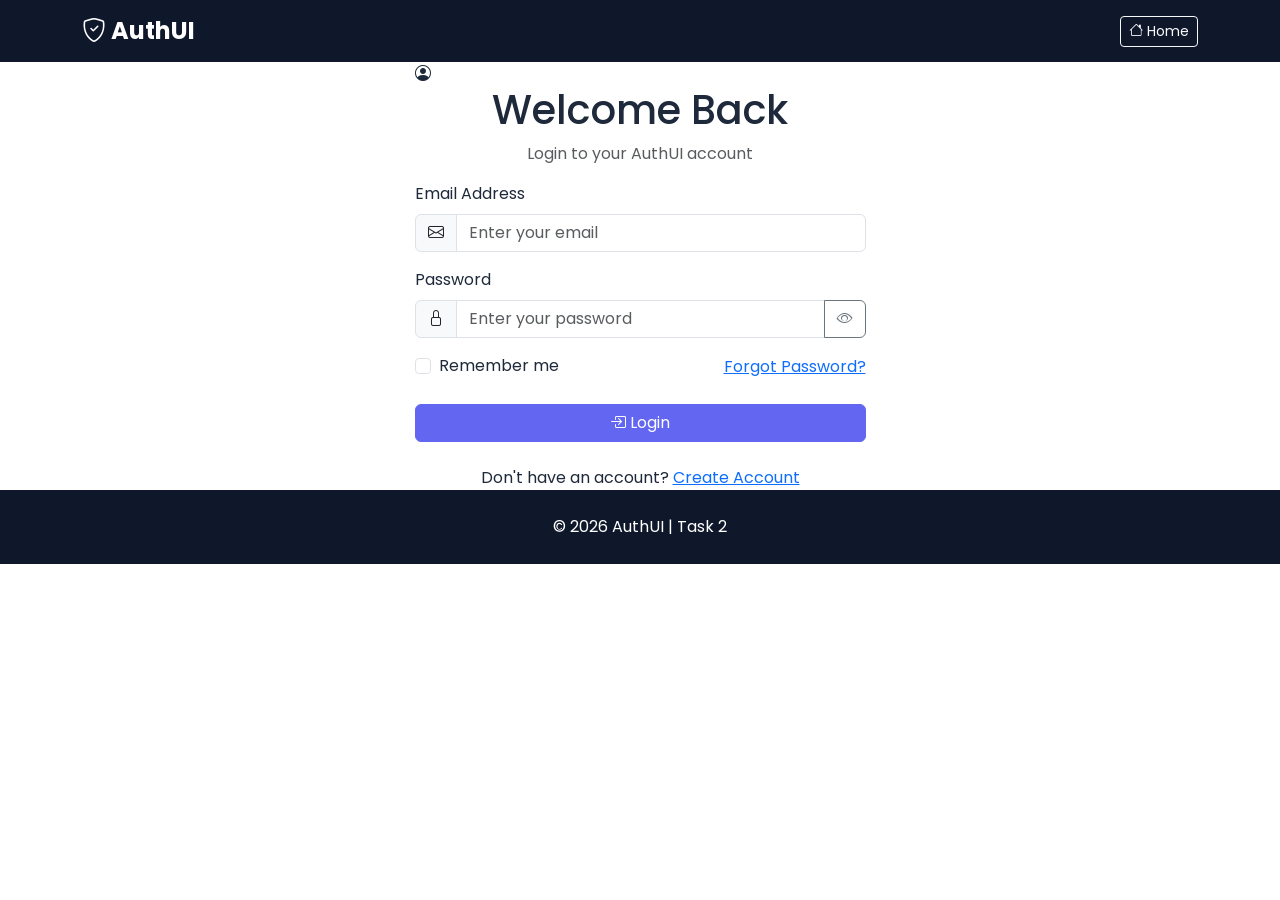
==== task2/login.html @ 9c58fba7 "Add responsive login page with validation" ====
<!DOCTYPE html>
<html lang="en">

<head>

    <meta charset="UTF-8">

    <meta name="viewport"
          content="width=device-width, initial-scale=1.0">

    <meta name="description"
          content="AuthUI Login Page">

    <title>Login | AuthUI</title>


    <!-- Bootstrap 5 CSS -->

    <link
        href="https://cdn.jsdelivr.net/npm/bootstrap@5.3.3/dist/css/bootstrap.min.css"
        rel="stylesheet">


    <!-- Bootstrap Icons -->

    <link
        href="https://cdn.jsdelivr.net/npm/bootstrap-icons@1.11.3/font/bootstrap-icons.min.css"
        rel="stylesheet">


    <!-- Google Font -->

    <link
        href="https://fonts.googleapis.com/css2?family=Poppins:wght@300;400;500;600;700&display=swap"
        rel="stylesheet">


    <!-- Custom CSS -->

    <link rel="stylesheet" href="style.css">

</head>


<body class="auth-page">


    <!-- =========================
         NAVBAR
    ========================== -->

    <nav class="navbar navbar-dark custom-navbar">

        <div class="container">

            <a
                class="navbar-brand fw-bold"
                href="index.html">

                <i class="bi bi-shield-check"></i>

                AuthUI

            </a>


            <a
                href="index.html"
                class="btn btn-outline-light btn-sm">

                <i class="bi bi-house"></i>

                Home

            </a>

        </div>

    </nav>


    <!-- =========================
         LOGIN SECTION
    ========================== -->

    <main>

        <section class="auth-section">

            <div class="container">

                <div class="row justify-content-center">

                    <div class="col-12 col-sm-10 col-md-7 col-lg-5">


                        <!-- LOGIN CARD -->

                        <div class="auth-card">


                            <!-- ICON -->

                            <div class="auth-icon">

                                <i class="bi bi-person-circle"></i>

                            </div>


                            <!-- TITLE -->

                            <h1 class="text-center">
                                Welcome Back
                            </h1>


                            <p class="text-center text-muted">
                                Login to your AuthUI account
                            </p>


                            <!-- LOGIN FORM -->

                            <form id="loginForm"
                                  novalidate>


                                <!-- EMAIL -->

                                <div class="mb-3">

                                    <label
                                        for="loginEmail"
                                        class="form-label">

                                        Email Address

                                    </label>


                                    <div class="input-group">

                                        <span class="input-group-text">

                                            <i class="bi bi-envelope"></i>

                                        </span>


                                        <input
                                            type="email"
                                            class="form-control"
                                            id="loginEmail"
                                            name="email"
                                            placeholder="Enter your email"
                                            autocomplete="email"
                                            required>

                                    </div>


                                    <div
                                        id="loginEmailError"
                                        class="form-error">
                                    </div>

                                </div>


                                <!-- PASSWORD -->

                                <div class="mb-3">

                                    <label
                                        for="loginPassword"
                                        class="form-label">

                                        Password

                                    </label>


                                    <div class="input-group">

                                        <span class="input-group-text">

                                            <i class="bi bi-lock"></i>

                                        </span>


                                        <input
                                            type="password"
                                            class="form-control"
                                            id="loginPassword"
                                            name="password"
                                            placeholder="Enter your password"
                                            autocomplete="current-password"
                                            required>


                                        <!-- SHOW / HIDE -->

                                        <button
                                            type="button"
                                            class="btn btn-outline-secondary"
                                            id="toggleLoginPassword">

                                            <i
                                                class="bi bi-eye"
                                                id="loginPasswordIcon">
                                            </i>

                                        </button>

                                    </div>


                                    <div
                                        id="loginPasswordError"
                                        class="form-error">
                                    </div>

                                </div>


                                <!-- REMEMBER ME -->

                                <div
                                    class="d-flex justify-content-between align-items-center mb-4">

                                    <div class="form-check">

                                        <input
                                            class="form-check-input"
                                            type="checkbox"
                                            id="rememberMe">

                                        <label
                                            class="form-check-label"
                                            for="rememberMe">

                                            Remember me

                                        </label>

                                    </div>


                                    <a
                                        href="#"
                                        class="forgot-link">

                                        Forgot Password?

                                    </a>

                                </div>


                                <!-- LOGIN BUTTON -->

                                <button
                                    type="submit"
                                    class="btn btn-primary w-100 login-btn">

                                    <i class="bi bi-box-arrow-in-right"></i>

                                    Login

                                </button>


                                <!-- FORM MESSAGE -->

                                <div
                                    id="loginMessage"
                                    class="form-message text-center">
                                </div>


                            </form>


                            <!-- REGISTER LINK -->

                            <div class="text-center mt-4">

                                <p class="mb-0">

                                    Don't have an account?

                                    <a
                                        href="register.html"
                                        class="register-link">

                                        Create Account

                                    </a>

                                </p>

                            </div>


                        </div>

                    </div>

                </div>

            </div>

        </section>

    </main>


    <!-- =========================
         FOOTER
    ========================== -->

    <footer class="custom-footer">

        <div class="container text-center">

            <p class="mb-0">

                © 2026 AuthUI | Task 2

            </p>

        </div>

    </footer>


    <!-- Bootstrap JS -->

    <script
        src="https://cdn.jsdelivr.net/npm/bootstrap@5.3.3/dist/js/bootstrap.bundle.min.js">
    </script>


    <!-- Custom JS -->

    <script src="script.js"></script>

</body>

</html>
---- task2/style.css ----
/* =========================
   GLOBAL
========================= */

html {
    scroll-behavior: smooth;
}

body {
    font-family: "Poppins", sans-serif;
    color: #1e293b;
}


/* =========================
   CUSTOM COLOR PALETTE
========================= */

:root {
    --primary: #6366f1;
    --primary-dark: #4f46e5;
    --secondary: #0f172a;
    --light-bg: #f8fafc;
}


/* =========================
   NAVBAR
========================= */

.custom-navbar {
    background: var(--secondary);
}

.navbar-brand {
    font-size: 24px;
}

.nav-link {
    transition: 0.3s;
}

.nav-link:hover {
    color: #a5b4fc !important;
}


/* =========================
   HERO
========================= */

.hero-slide {
    min-height: 600px;

    display: flex;
    align-items: center;

    text-align: center;

    background:
        linear-gradient(
            135deg,
            #eef2ff,
            #ffffff
        );
}

.hero-content {
    max-width: 800px;
    margin: auto;
}

.hero-content h1 {
    font-size: 48px;
    font-weight: 700;
    margin: 20px 0;
}

.hero-content p {
    font-size: 18px;
    color: #64748b;
}

.hero-icon {
    font-size: 70px;
    color: var(--primary);
}


/* =========================
   BUTTONS
========================= */

.btn-primary {
    background: var(--primary);
    border-color: var(--primary);
}

.btn-primary:hover {
    background: var(--primary-dark);
    border-color: var(--primary-dark);

    transform: translateY(-2px);
}


/* =========================
   SECTION
========================= */

.section-label {
    color: var(--primary);

    font-weight: 600;

    letter-spacing: 2px;

    font-size: 14px;
}


/* =========================
   FEATURE CARDS
========================= */

.feature-card {
    border: none;

    border-radius: 15px;

    transition: 0.3s;

    box-shadow:
        0 5px 20px rgba(0, 0, 0, 0.06);
}

.feature-card:hover {
    transform: translateY(-10px);

    box-shadow:
        0 15px 35px rgba(0, 0, 0, 0.12);
}

.feature-icon {
    width: 70px;
    height: 70px;

    margin: 0 auto 20px;

    display: flex;
    align-items: center;
    justify-content: center;

    border-radius: 50%;

    background: #eef2ff;

    color: var(--primary);

    font-size: 30px;
}


/* =========================
   ABOUT
========================= */

.about-box {
    background: white;

    padding: 30px;

    border-radius: 15px;

    box-shadow:
        0 5px 20px rgba(0, 0, 0, 0.06);
}


/* =========================
   FOOTER
========================= */

.custom-footer {
    padding: 25px;

    background: var(--secondary);

    color: white;
}


/* =========================
   RESPONSIVE
========================= */

@media (max-width: 768px) {

    .hero-slide {
        min-height: 500px;
        padding: 60px 20px;
    }

    .hero-content h1 {
        font-size: 34px;
    }

    .hero-content p {
        font-size: 16px;
    }

    .hero-icon {
        font-size: 55px;
    }

    /* =========================
   AUTH PAGES
========================= */

.auth-page {
    min-height: 100vh;

    display: flex;
    flex-direction: column;

    background:
        linear-gradient(
            135deg,
            #eef2ff,
            #ffffff
        );
}


/* =========================
   AUTH SECTION
========================= */

.auth-section {
    flex: 1;

    padding: 70px 0;
}


/* =========================
   AUTH CARD
========================= */

.auth-card {
    background: #ffffff;

    padding: 40px;

    border-radius: 20px;

    box-shadow:
        0 15px 40px rgba(0, 0, 0, 0.10);

    animation: fadeInUp 0.7s ease;
}


/* =========================
   AUTH ICON
========================= */

.auth-icon {
    width: 80px;
    height: 80px;

    margin: 0 auto 20px;

    display: flex;

    align-items: center;
    justify-content: center;

    border-radius: 50%;

    background: #eef2ff;

    color: var(--primary);

    font-size: 45px;
}


/* =========================
   FORM
========================= */

.auth-card .form-control,
.auth-card .input-group-text {
    padding: 12px;
}


.auth-card .form-control:focus {
    border-color: var(--primary);

    box-shadow:
        0 0 0 0.2rem rgba(99, 102, 241, 0.15);
}


.auth-card .input-group-text {
    background: #f8fafc;

    color: var(--primary);
}


/* =========================
   ERROR MESSAGE
========================= */

.form-error {
    color: #dc2626;

    font-size: 13px;

    margin-top: 5px;

    min-height: 20px;
}


/* =========================
   FORM MESSAGE
========================= */

.form-message {
    margin-top: 15px;

    font-weight: 500;
}


/* =========================
   LINKS
========================= */

.forgot-link,
.register-link {
    color: var(--primary);

    font-weight: 500;

    text-decoration: none;
}


.forgot-link:hover,
.register-link:hover {
    color: var(--primary-dark);

    text-decoration: underline;
}


/* =========================
   LOGIN BUTTON
========================= */

.login-btn {
    padding: 12px;

    font-weight: 600;

    transition: 0.3s;
}


.login-btn:hover {
    transform: translateY(-2px);
}


/* =========================
   ANIMATION
========================= */

@keyframes fadeInUp {

    from {

        opacity: 0;

        transform:
            translateY(30px);

    }

    to {

        opacity: 1;

        transform:
            translateY(0);

    }

}


/* =========================
   MOBILE
========================= */

@media (max-width: 576px) {

    .auth-section {
        padding: 40px 15px;
    }


    .auth-card {
        padding: 25px 20px;

        border-radius: 15px;
    }


    .auth-card h1 {
        font-size: 28px;
    }


    .auth-icon {
        width: 65px;
        height: 65px;

        font-size: 35px;
    }

}

}
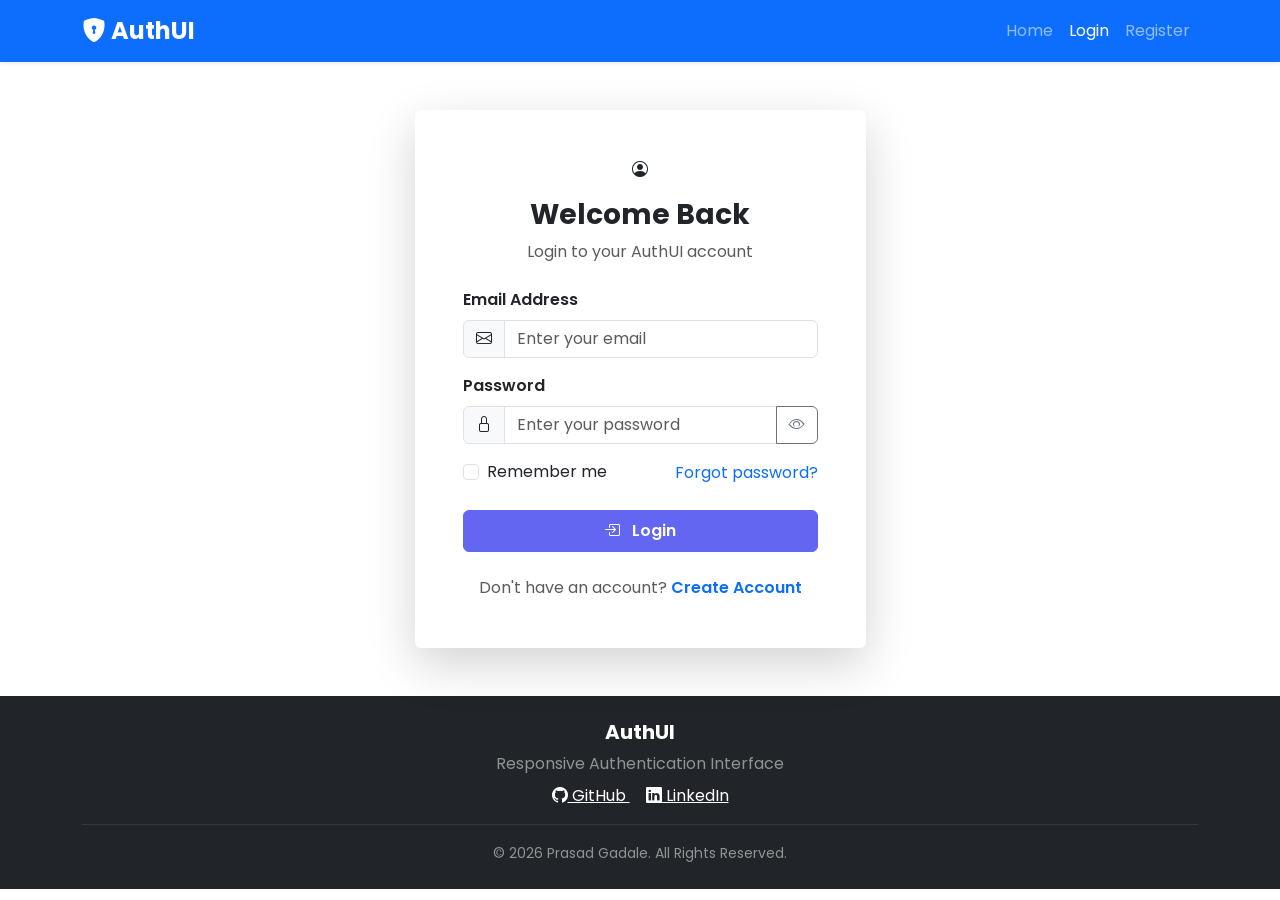
==== commit 0b5c9ff3: "Fix login and registration validation" ====
--- a/task2/login.html
+++ b/task2/login.html
@@ -5,305 +5,351 @@
 
     <meta charset="UTF-8">
 
-    <meta name="viewport"
-          content="width=device-width, initial-scale=1.0">
+    <meta name="viewport" content="width=device-width, initial-scale=1.0">
 
     <meta name="description"
-          content="AuthUI Login Page">
+        content="AuthUI responsive login page built with HTML, CSS, JavaScript and Bootstrap 5">
+
+    <meta name="author" content="Prasad Gadale">
 
     <title>Login | AuthUI</title>
 
 
     <!-- Bootstrap 5 CSS -->
-
     <link
         href="https://cdn.jsdelivr.net/npm/bootstrap@5.3.3/dist/css/bootstrap.min.css"
         rel="stylesheet">
 
 
     <!-- Bootstrap Icons -->
-
     <link
         href="https://cdn.jsdelivr.net/npm/bootstrap-icons@1.11.3/font/bootstrap-icons.min.css"
         rel="stylesheet">
 
 
     <!-- Google Font -->
-
     <link
-        href="https://fonts.googleapis.com/css2?family=Poppins:wght@300;400;500;600;700&display=swap"
+        href="https://fonts.googleapis.com/css2?family=Poppins:wght@400;500;600;700&display=swap"
         rel="stylesheet">
 
 
     <!-- Custom CSS -->
-
     <link rel="stylesheet" href="style.css">
 
 </head>
 
 
-<body class="auth-page">
-
-
-    <!-- =========================
+<body>
+
+
+    <!-- =====================================================
          NAVBAR
-    ========================== -->
-
-    <nav class="navbar navbar-dark custom-navbar">
+    ====================================================== -->
+
+    <nav class="navbar navbar-expand-lg navbar-dark bg-primary shadow-sm">
 
         <div class="container">
 
-            <a
-                class="navbar-brand fw-bold"
-                href="index.html">
-
-                <i class="bi bi-shield-check"></i>
-
+            <a class="navbar-brand fw-bold" href="index.html">
+                <i class="bi bi-shield-lock-fill"></i>
                 AuthUI
-
             </a>
 
 
-            <a
-                href="index.html"
-                class="btn btn-outline-light btn-sm">
-
-                <i class="bi bi-house"></i>
-
-                Home
-
-            </a>
+            <button
+                class="navbar-toggler"
+                type="button"
+                data-bs-toggle="collapse"
+                data-bs-target="#navbarMenu"
+                aria-controls="navbarMenu"
+                aria-expanded="false"
+                aria-label="Toggle navigation">
+
+                <span class="navbar-toggler-icon"></span>
+
+            </button>
+
+
+            <div class="collapse navbar-collapse" id="navbarMenu">
+
+                <ul class="navbar-nav ms-auto">
+
+                    <li class="nav-item">
+
+                        <a class="nav-link" href="index.html">
+                            Home
+                        </a>
+
+                    </li>
+
+
+                    <li class="nav-item">
+
+                        <a class="nav-link active" href="login.html">
+                            Login
+                        </a>
+
+                    </li>
+
+
+                    <li class="nav-item">
+
+                        <a class="nav-link" href="register.html">
+                            Register
+                        </a>
+
+                    </li>
+
+                </ul>
+
+            </div>
 
         </div>
 
     </nav>
 
 
-    <!-- =========================
+
+    <!-- =====================================================
          LOGIN SECTION
-    ========================== -->
+    ====================================================== -->
 
     <main>
 
-        <section class="auth-section">
+        <section class="auth-section py-5">
 
             <div class="container">
 
-                <div class="row justify-content-center">
-
-                    <div class="col-12 col-sm-10 col-md-7 col-lg-5">
-
-
-                        <!-- LOGIN CARD -->
-
-                        <div class="auth-card">
-
-
-                            <!-- ICON -->
-
-                            <div class="auth-icon">
-
-                                <i class="bi bi-person-circle"></i>
+                <div class="row justify-content-center align-items-center">
+
+
+                    <!-- Login Card -->
+
+                    <div class="col-12 col-sm-10 col-md-8 col-lg-5">
+
+                        <div class="card auth-card border-0 shadow-lg">
+
+
+                            <div class="card-body p-4 p-md-5">
+
+
+                                <!-- Icon -->
+
+                                <div class="text-center mb-4">
+
+                                    <div class="auth-icon">
+
+                                        <i class="bi bi-person-circle"></i>
+
+                                    </div>
+
+
+                                    <h1 class="h3 fw-bold mt-3">
+                                        Welcome Back
+                                    </h1>
+
+
+                                    <p class="text-muted mb-0">
+                                        Login to your AuthUI account
+                                    </p>
+
+                                </div>
+
+
+
+                                <!-- Login Form -->
+
+                                <form id="loginForm" novalidate>
+
+
+                                    <!-- Email -->
+
+                                    <div class="mb-3">
+
+                                        <label
+                                            for="loginEmail"
+                                            class="form-label fw-semibold">
+
+                                            Email Address
+
+                                        </label>
+
+
+                                        <div class="input-group">
+
+                                            <span class="input-group-text">
+
+                                                <i class="bi bi-envelope"></i>
+
+                                            </span>
+
+
+                                            <input
+                                                type="email"
+                                                class="form-control"
+                                                id="loginEmail"
+                                                name="email"
+                                                placeholder="Enter your email"
+                                                autocomplete="email"
+                                                required>
+
+                                        </div>
+
+
+                                        <div
+                                            id="loginEmailError"
+                                            class="text-danger small mt-1">
+                                        </div>
+
+                                    </div>
+
+
+
+                                    <!-- Password -->
+
+                                    <div class="mb-3">
+
+                                        <label
+                                            for="loginPassword"
+                                            class="form-label fw-semibold">
+
+                                            Password
+
+                                        </label>
+
+
+                                        <div class="input-group">
+
+                                            <span class="input-group-text">
+
+                                                <i class="bi bi-lock"></i>
+
+                                            </span>
+
+
+                                            <input
+                                                type="password"
+                                                class="form-control"
+                                                id="loginPassword"
+                                                name="password"
+                                                placeholder="Enter your password"
+                                                autocomplete="current-password"
+                                                required>
+
+
+                                            <button
+                                                type="button"
+                                                class="btn btn-outline-secondary"
+                                                id="toggleLoginPassword"
+                                                aria-label="Show password">
+
+                                                <i
+                                                    class="bi bi-eye"
+                                                    id="loginEyeIcon">
+                                                </i>
+
+                                            </button>
+
+                                        </div>
+
+
+                                        <div
+                                            id="loginPasswordError"
+                                            class="text-danger small mt-1">
+                                        </div>
+
+                                    </div>
+
+
+
+                                    <!-- Remember Me / Forgot Password -->
+
+                                    <div
+                                        class="d-flex justify-content-between align-items-center mb-4">
+
+                                        <div class="form-check">
+
+                                            <input
+                                                class="form-check-input"
+                                                type="checkbox"
+                                                id="rememberMe">
+
+                                            <label
+                                                class="form-check-label"
+                                                for="rememberMe">
+
+                                                Remember me
+
+                                            </label>
+
+                                        </div>
+
+
+                                        <a href="#"
+                                           class="text-primary text-decoration-none">
+
+                                            Forgot password?
+
+                                        </a>
+
+                                    </div>
+
+
+
+                                    <!-- Login Button -->
+
+                                    <button
+                                        type="submit"
+                                        class="btn btn-primary w-100 py-2 fw-semibold">
+
+                                        <i class="bi bi-box-arrow-in-right me-2"></i>
+
+                                        Login
+
+                                    </button>
+
+
+                                    <!-- Success Message -->
+
+                                    <div
+                                        id="loginSuccess"
+                                        class="alert alert-success mt-3 d-none"
+                                        role="alert">
+
+                                        <i class="bi bi-check-circle me-2"></i>
+
+                                        Login successful!
+
+                                    </div>
+
+
+                                </form>
+
+
+
+                                <!-- Register Link -->
+
+                                <div class="text-center mt-4">
+
+                                    <p class="mb-0 text-muted">
+
+                                        Don't have an account?
+
+                                        <a
+                                            href="register.html"
+                                            class="text-primary fw-semibold text-decoration-none">
+
+                                            Create Account
+
+                                        </a>
+
+                                    </p>
+
+                                </div>
+
 
                             </div>
 
-
-                            <!-- TITLE -->
-
-                            <h1 class="text-center">
-                                Welcome Back
-                            </h1>
-
-
-                            <p class="text-center text-muted">
-                                Login to your AuthUI account
-                            </p>
-
-
-                            <!-- LOGIN FORM -->
-
-                            <form id="loginForm"
-                                  novalidate>
-
-
-                                <!-- EMAIL -->
-
-                                <div class="mb-3">
-
-                                    <label
-                                        for="loginEmail"
-                                        class="form-label">
-
-                                        Email Address
-
-                                    </label>
-
-
-                                    <div class="input-group">
-
-                                        <span class="input-group-text">
-
-                                            <i class="bi bi-envelope"></i>
-
-                                        </span>
-
-
-                                        <input
-                                            type="email"
-                                            class="form-control"
-                                            id="loginEmail"
-                                            name="email"
-                                            placeholder="Enter your email"
-                                            autocomplete="email"
-                                            required>
-
-                                    </div>
-
-
-                                    <div
-                                        id="loginEmailError"
-                                        class="form-error">
-                                    </div>
-
-                                </div>
-
-
-                                <!-- PASSWORD -->
-
-                                <div class="mb-3">
-
-                                    <label
-                                        for="loginPassword"
-                                        class="form-label">
-
-                                        Password
-
-                                    </label>
-
-
-                                    <div class="input-group">
-
-                                        <span class="input-group-text">
-
-                                            <i class="bi bi-lock"></i>
-
-                                        </span>
-
-
-                                        <input
-                                            type="password"
-                                            class="form-control"
-                                            id="loginPassword"
-                                            name="password"
-                                            placeholder="Enter your password"
-                                            autocomplete="current-password"
-                                            required>
-
-
-                                        <!-- SHOW / HIDE -->
-
-                                        <button
-                                            type="button"
-                                            class="btn btn-outline-secondary"
-                                            id="toggleLoginPassword">
-
-                                            <i
-                                                class="bi bi-eye"
-                                                id="loginPasswordIcon">
-                                            </i>
-
-                                        </button>
-
-                                    </div>
-
-
-                                    <div
-                                        id="loginPasswordError"
-                                        class="form-error">
-                                    </div>
-
-                                </div>
-
-
-                                <!-- REMEMBER ME -->
-
-                                <div
-                                    class="d-flex justify-content-between align-items-center mb-4">
-
-                                    <div class="form-check">
-
-                                        <input
-                                            class="form-check-input"
-                                            type="checkbox"
-                                            id="rememberMe">
-
-                                        <label
-                                            class="form-check-label"
-                                            for="rememberMe">
-
-                                            Remember me
-
-                                        </label>
-
-                                    </div>
-
-
-                                    <a
-                                        href="#"
-                                        class="forgot-link">
-
-                                        Forgot Password?
-
-                                    </a>
-
-                                </div>
-
-
-                                <!-- LOGIN BUTTON -->
-
-                                <button
-                                    type="submit"
-                                    class="btn btn-primary w-100 login-btn">
-
-                                    <i class="bi bi-box-arrow-in-right"></i>
-
-                                    Login
-
-                                </button>
-
-
-                                <!-- FORM MESSAGE -->
-
-                                <div
-                                    id="loginMessage"
-                                    class="form-message text-center">
-                                </div>
-
-
-                            </form>
-
-
-                            <!-- REGISTER LINK -->
-
-                            <div class="text-center mt-4">
-
-                                <p class="mb-0">
-
-                                    Don't have an account?
-
-                                    <a
-                                        href="register.html"
-                                        class="register-link">
-
-                                        Create Account
-
-                                    </a>
-
-                                </p>
-
-                            </div>
-
-
                         </div>
 
                     </div>
@@ -317,36 +363,78 @@
     </main>
 
 
-    <!-- =========================
+
+    <!-- =====================================================
          FOOTER
-    ========================== -->
-
-    <footer class="custom-footer">
-
-        <div class="container text-center">
-
-            <p class="mb-0">
-
-                © 2026 AuthUI | Task 2
-
+    ====================================================== -->
+
+    <footer class="bg-dark text-white text-center py-4">
+
+        <div class="container">
+
+            <h5 class="fw-bold">
+                AuthUI
+            </h5>
+
+            <p class="mb-2 text-white-50">
+                Responsive Authentication Interface
             </p>
 
+
+            <div>
+
+                <a
+                    href="https://github.com/prasad872005"
+                    target="_blank"
+                    class="text-white me-3">
+
+                    <i class="bi bi-github"></i>
+
+                    GitHub
+
+                </a>
+
+
+                <a
+                    href="#"
+                    class="text-white">
+
+                    <i class="bi bi-linkedin"></i>
+
+                    LinkedIn
+
+                </a>
+
+            </div>
+
+
+            <hr class="border-secondary my-3">
+
+
+            <small class="text-white-50">
+
+                © 2026 Prasad Gadale. All Rights Reserved.
+
+            </small>
+
         </div>
 
     </footer>
 
 
-    <!-- Bootstrap JS -->
+
+    <!-- Bootstrap JavaScript -->
 
     <script
         src="https://cdn.jsdelivr.net/npm/bootstrap@5.3.3/dist/js/bootstrap.bundle.min.js">
     </script>
 
 
-    <!-- Custom JS -->
+    <!-- Custom JavaScript -->
 
     <script src="script.js"></script>
 
+
 </body>
 
 </html>
